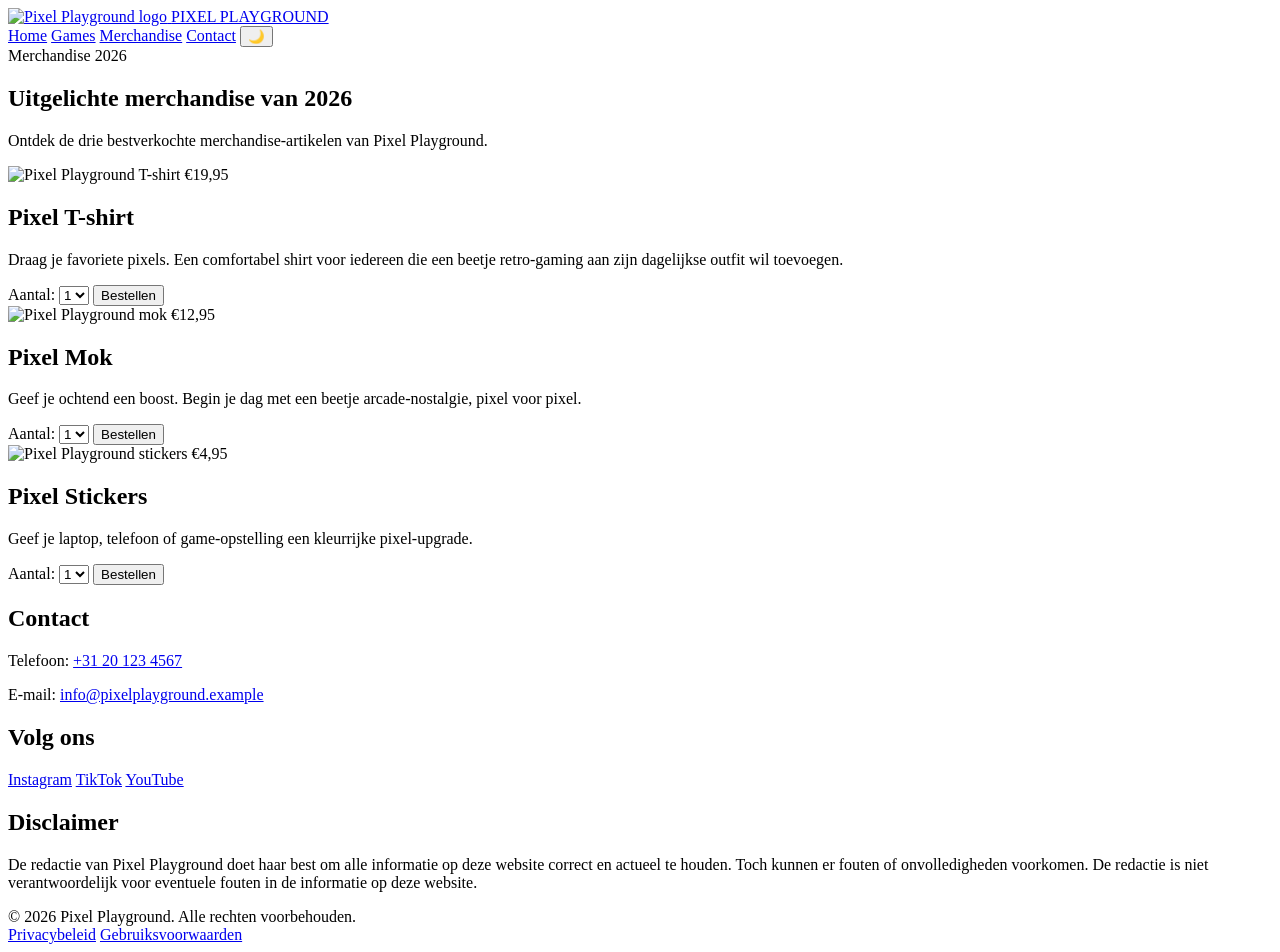
==== merch.html @ e5dbc1b0 "Create merch.html" ====
<!DOCTYPE html>
<html lang="nl">

<head>
    <meta charset="UTF-8">
    <meta name="viewport" content="width=device-width, initial-scale=1.0">

    <meta name="author" content="Jamie Hoitingh">
    <meta name="keywords" content="HTML, CSS">
    <meta name="description" content="Ontdek de merchandise van Pixel Playground.">

    <title>Merchandise - Pixel Playground</title>

    <link rel="stylesheet" href="style.css">
    <script src="script.js"></script>
</head>

<body>

    <!-- Navigatiebalk -->
    <header class="site-header">
        <nav class="navbar" aria-label="Hoofdnavigatie">

            <!-- Logo en bedrijfsnaam -->
            <a class="brand" href="index.html">
                <img src="afbeeldingen/logo.png" alt="Pixel Playground logo">
                <span>PIXEL PLAYGROUND</span>
            </a>

            <!-- Navigatielinks -->
            <div class="nav-links">
                <a href="index.html">Home</a>
                <a href="games.html">Games</a>
                <a href="merch.html">Merchandise</a>
                <a class="nav-contact" href="contact.html">Contact</a>
                <button type="button" id="theme-toggle" class="theme-toggle" aria-label="Schakel naar dark mode" aria-pressed="false">🌙</button>
            </div>

        </nav>
    </header>

    <!-- Hoofdinhoud -->
    <main>

        <!-- Introductie -->
        <section class="intro">
            <span class="Titel">Merchandise 2026</span>
            <h1>Uitgelichte merchandise van 2026</h1>
            <p>Ontdek de drie bestverkochte merchandise-artikelen van Pixel Playground.</p>
        </section>

        <!-- Merchandise producten -->
        <section class="cards" aria-label="Merchandise producten">

            <!-- Product 1 -->
            <article class="card">

                <div class="card-image image-yellow">
                    <img src="afbeeldingen/merch/shirt.png"
                         alt="Pixel Playground T-shirt">

                    <span class="merch-price">€19,95</span>
                </div>

                <div class="card-content">
                    <h2>Pixel T-shirt</h2>
                    <p>Draag je favoriete pixels. Een comfortabel shirt voor iedereen die een beetje retro-gaming aan zijn dagelijkse outfit wil toevoegen.</p>

                    <label for="aantal-tshirt">Aantal:</label>
                    <select id="aantal-tshirt" name="aantal-tshirt">
                        <option value="1">1</option>
                        <option value="2">2</option>
                        <option value="3">3</option>
                        <option value="4">4</option>
                        <option value="5">5</option>
                    </select>

                    <button type="button">Bestellen</button>
                </div>

            </article>

            <!-- Product 2 -->
            <article class="card">

                <div class="card-image image-turquoise">
                    <img src="afbeeldingen/merch/mok.png"
                         alt="Pixel Playground mok">

                    <span class="merch-price">€12,95</span>
                </div>

                <div class="card-content">
                    <h2>Pixel Mok</h2>
                    <p>Geef je ochtend een boost. Begin je dag met een beetje arcade-nostalgie, pixel voor pixel.</p>

                    <label for="aantal-mok">Aantal:</label>
                    <select id="aantal-mok" name="aantal-mok">
                        <option value="1">1</option>
                        <option value="2">2</option>
                        <option value="3">3</option>
                        <option value="4">4</option>
                        <option value="5">5</option>
                    </select>

                    <button type="button">Bestellen</button>
                </div>

            </article>

            <!-- Product 3 -->
            <article class="card">

                <div class="card-image image-orange">
                    <img src="afbeeldingen/merch/stickers.png"
                         alt="Pixel Playground stickers">

                    <span class="merch-price">€4,95</span>
                </div>

                <div class="card-content">
                    <h2>Pixel Stickers</h2>
                    <p>Geef je laptop, telefoon of game-opstelling een kleurrijke pixel-upgrade.</p>

                    <label for="aantal-stickers">Aantal:</label>
                    <select id="aantal-stickers" name="aantal-stickers">
                        <option value="1">1</option>
                        <option value="2">2</option>
                        <option value="3">3</option>
                        <option value="4">4</option>
                        <option value="5">5</option>
                    </select>

                    <button type="button">Bestellen</button>
                </div>

            </article>

        </section>

    </main>

    <!-- Voettekst -->
    <footer class="site-footer" id="contact">

        <div class="footer-content">

            <!-- Contactgegevens -->
            <div class="footer-contact">
                <h2>Contact</h2>
                <p>Telefoon: <a href="tel:[telefoonnummer]">+31 20 123 4567</a></p>
                <p>E-mail: <a href="mailto:[e-mailadres]">info@pixelplayground.example</a></p>
            </div>

            <!-- Social media -->
            <div class="footer-social">
                <h2>Volg ons</h2>
                <a href="error.html" aria-label="Instagram">Instagram</a>
                <a href="error.html" aria-label="TikTok">TikTok</a>
                <a href="error.html" aria-label="YouTube">YouTube</a>
            </div>

            <!-- Disclaimer -->
            <div class="footer-disclaimer">
                <h2>Disclaimer</h2>
                <p>De redactie van Pixel Playground doet haar best om alle informatie op deze website correct en actueel te houden. Toch kunnen er fouten of onvolledigheden voorkomen. De redactie is niet verantwoordelijk voor eventuele fouten in de informatie op deze website.</p>
            </div>

        </div>

        <div class="footer-bottom">
            <span class="copyright">
                © 2026 Pixel Playground. Alle rechten voorbehouden.
            </span>

            <div class="legal-links">
                <a href="error.html">Privacybeleid</a>
                <a href="error.html">Gebruiksvoorwaarden</a>
            </div>
        </div>

    </footer>

</body>

</html>
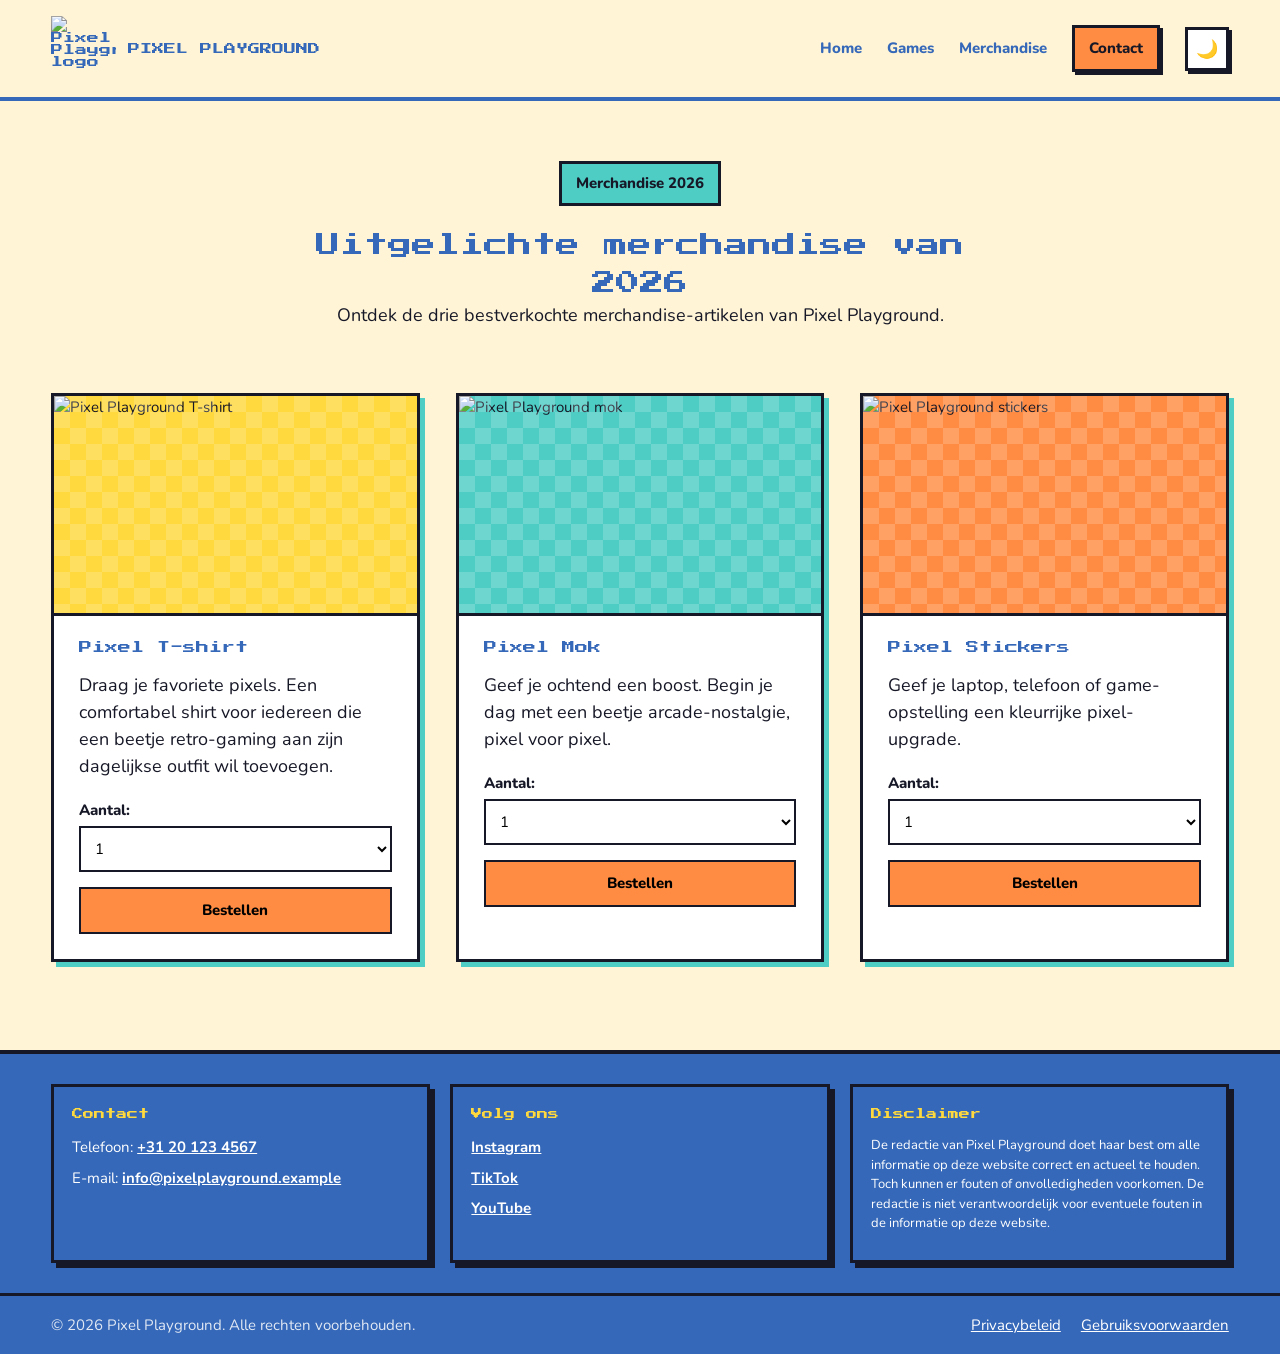
==== commit 3145fa40: "Add files via upload" ====
--- a/merch.html
+++ b/merch.html
@@ -183,4 +183,4 @@
 
 </body>
 
-</html>
+</html>
--- a/style.css
+++ b/style.css
@@ -0,0 +1,890 @@
+@import url('https://fonts.googleapis.com/css2?family=Nunito:wght@400;600;700;800&family=Press+Start+2P&display=swap');
+
+:root {
+    --cream: #FFF4D6;
+    --orange: #FF8C42;
+    --yellow: #FFD93D;
+    --turquoise: #4ECDC4;
+    --blue: #3568B8;
+    --ink: #171827;
+    --white: #FFFFFF;
+}
+
+* {
+    box-sizing: border-box;
+    margin: 0;
+    padding: 0;
+}
+
+body {
+    min-height: 100vh;
+    display: flex;
+    flex-direction: column;
+    background: var(--cream);
+    color: var(--ink);
+    font-family: 'Nunito', sans-serif;
+    font-size: 15px;
+    line-height: 1.5;
+}
+
+a {
+    color: inherit;
+}
+
+/* Navigatie */
+.site-header {
+    border-bottom: 4px solid var(--blue);
+}
+
+.navbar {
+    max-width: 1440px;
+    margin: auto;
+    padding: 16px 4%;
+    display: flex;
+    align-items: center;
+    justify-content: space-between;
+}
+
+.brand {
+    display: flex;
+    align-items: center;
+    gap: 12px;
+    color: var(--blue);
+    font: 12px 'Press Start 2P', cursive;
+    text-decoration: none;
+}
+
+.brand img {
+    width: 65px;
+    height: 65px;
+    object-fit: contain;
+}
+
+.nav-links {
+    display: flex;
+    align-items: center;
+    gap: 25px;
+}
+
+.nav-links a {
+    color: var(--blue);
+    font-weight: 800;
+    text-decoration: none;
+}
+
+.nav-links a:hover {
+    color: var(--ink);
+}
+
+.nav-links .nav-contact {
+    padding: 9px 14px;
+    background: var(--orange);
+    color: var(--ink);
+    border: 3px solid var(--ink);
+    box-shadow: 3px 3px var(--ink);
+}
+
+/* Algemene inhoud */
+main {
+    flex: 1;
+    width: 100%;
+    max-width: 1440px;
+    margin: auto;
+    padding: 60px 4% 88px;
+}
+
+.intro {
+    max-width: 760px;
+    margin: 0 auto 64px;
+    text-align: center;
+}
+
+.Titel {
+    display: inline-block;
+    padding: 8px 14px;
+    margin-bottom: 20px;
+    background: var(--turquoise);
+    border: 3px solid var(--ink);
+    font-weight: 800;
+}
+
+h1 {
+    margin: 56px 0 44px;
+    color: var(--blue);
+    font: 24px/1.6 'Press Start 2P', cursive;
+    text-align: center;
+}
+
+.intro h1 {
+    margin: 0;
+}
+
+.intro p {
+    font-size: 18px;
+}
+
+/* Merchandise */
+.cards {
+    display: flex;
+    justify-content: center;
+    gap: 36px;
+    width: 100%;
+}
+
+.cards .card {
+    display: flex;
+    flex: 1;
+    flex-direction: column;
+    min-width: 0;
+    background: var(--white);
+    border: 3px solid var(--ink);
+    box-shadow: 5px 5px 0 var(--turquoise);
+    transition: transform 0.2s;
+}
+
+.cards .card:hover {
+    transform: translateY(-3px);
+}
+
+.cards .card-image {
+    position: relative;
+    height: 220px;
+    display: flex;
+    justify-content: center;
+    align-items: center;
+    overflow: hidden;
+    border-bottom: 3px solid var(--ink);
+}
+
+.cards .card-image img {
+    width: 100%;
+    height: 100%;
+    object-fit: contain;
+}
+
+.image-yellow {
+    background: var(--yellow);
+}
+
+.image-turquoise {
+    background: var(--turquoise);
+}
+
+.image-orange {
+    background: var(--orange);
+}
+
+.cards .card-content {
+    display: flex;
+    flex: 1;
+    flex-direction: column;
+    padding: 20px 25px 25px;
+}
+
+.cards .card h2,
+.games-grid .card h2 {
+    color: var(--blue);
+    font: 13px/1.8 'Press Start 2P', cursive;
+}
+
+.cards .card h2 {
+    margin-bottom: 12px;
+}
+
+.cards .card p {
+    margin-bottom: 4px;
+    font-size: 18px;
+}
+
+.cards .card-content a {
+    margin-top: 16px;
+    color: var(--blue);
+    font-size: 18px;
+    font-weight: 800;
+}
+
+/* Prijs en bestelknop */
+.cards .card-image .merch-price {
+    position: absolute;
+    z-index: 2;
+    left: 50%;
+    bottom: 18px;
+    padding: 12px 16px;
+    background: var(--yellow);
+    color: var(--ink);
+    border: 3px solid var(--ink);
+    box-shadow: 4px 4px var(--ink);
+    font: 10px 'Press Start 2P', cursive;
+    opacity: 0;
+    transform: translate(-50%, 10px);
+    transition: 0.2s;
+}
+
+.cards .card:has(.image-turquoise) .merch-price {
+    background: var(--turquoise);
+}
+
+.cards .card:has(.image-orange) .merch-price {
+    background: var(--orange);
+}
+
+.cards .card-image:hover .merch-price {
+    opacity: 1;
+    transform: translate(-50%, 0);
+}
+
+@media (hover: none) {
+    .cards .card-image .merch-price {
+        opacity: 1;
+        transform: translate(-50%, 0);
+    }
+}
+
+.cards .card-content label {
+    margin: 15px 0 5px;
+    font-weight: 800;
+}
+
+.cards .card-content select,
+.cards .card-content button {
+    width: 100%;
+    padding: 10px;
+    border: 2px solid var(--ink);
+    font: inherit;
+}
+
+.cards .card-content select {
+    margin-bottom: 15px;
+    background: var(--white);
+}
+
+.cards .card-content button {
+    background: var(--orange);
+    font-weight: 800;
+    cursor: pointer;
+}
+
+.cards .card-content button:hover {
+    background: var(--yellow);
+}
+
+/* Games */
+.games-grid {
+    display: grid;
+    grid-template-columns: repeat(3, minmax(0, 1fr));
+    gap: 42px;
+    max-width: 1100px;
+    width: 100%;
+    margin: auto;
+}
+
+.games-grid .card {
+    display: flex;
+    flex-direction: column;
+    min-height: 275px;
+    overflow: hidden;
+    background: var(--white);
+    border: 3px solid var(--ink);
+    box-shadow: 5px 5px 0 var(--turquoise);
+    transition: transform 0.2s, box-shadow 0.2s;
+}
+
+.games-grid .card:hover {
+    transform: translateY(-3px);
+    box-shadow: 7px 7px 0 var(--turquoise);
+}
+
+/* Game-afbeeldingen */
+.games-grid .thumb {
+    display: block;
+    width: 100%;
+    aspect-ratio: 16 / 9;
+    overflow: hidden;
+    background: transparent;
+    border-bottom: 3px solid var(--ink);
+}
+
+.games-grid .thumb img {
+    display: block;
+    width: 100%;
+    height: 100%;
+    object-fit: cover;
+    object-position: center;
+    transition: transform 0.3s ease;
+}
+
+.games-grid .card:hover .thumb img {
+    transform: scale(1.04);
+}
+
+/* Game-informatie */
+.games-grid .card-content {
+    flex: 1;
+    padding: 20px;
+    background: var(--white);
+}
+
+.games-grid .card h2 {
+    margin: 0;
+    color: var(--blue);
+    font: 13px/1.8 'Press Start 2P', cursive;
+}
+
+.games-grid .card p {
+    margin: 16px 0 0;
+}
+
+/* Tablet */
+@media (max-width: 900px) {
+    .games-grid {
+        grid-template-columns: repeat(2, minmax(0, 1fr));
+    }
+}
+
+/* Mobiel */
+@media (max-width: 600px) {
+    .games-grid {
+        grid-template-columns: 1fr;
+        gap: 30px;
+    }
+}
+
+/* Footer */
+.site-footer {
+    background: var(--blue);
+    color: var(--white);
+    border-top: 4px solid var(--ink);
+}
+
+.footer-content {
+    max-width: 1440px;
+    margin: auto;
+    padding: 30px 4%;
+    display: grid;
+    grid-template-columns: repeat(3, 1fr);
+    gap: 20px;
+}
+
+.footer-contact,
+.footer-social,
+.footer-disclaimer {
+    padding: 18px;
+    border: 3px solid var(--ink);
+    box-shadow: 5px 5px 0 var(--ink);
+}
+
+.footer-content h2 {
+    margin-bottom: 12px;
+    color: var(--yellow);
+    font: 11px/1.8 'Press Start 2P', cursive;
+}
+
+.footer-content p {
+    margin-bottom: 8px;
+}
+
+.footer-content a {
+    color: var(--white);
+    font-weight: 700;
+}
+
+.footer-content a:hover {
+    color: var(--yellow);
+}
+
+.footer-social a {
+    display: block;
+    margin-bottom: 8px;
+}
+
+.footer-disclaimer p {
+    font-size: 13px;
+}
+
+.footer-bottom {
+    max-width: 1440px;
+    margin: auto;
+    padding: 18px 4%;
+    border-top: 3px solid var(--ink);
+    display: flex;
+    justify-content: space-between;
+    align-items: center;
+    gap: 20px;
+}
+
+.footer-top {
+    max-width: 1440px;
+    margin: auto;
+    padding: 28px 4%;
+    display: flex;
+    justify-content: space-between;
+    align-items: center;
+    gap: 20px;
+}
+
+.legal-links {
+    display: flex;
+    gap: 20px;
+}
+
+.site-footer a {
+    color: var(--white);
+}
+
+.copyright {
+    opacity: 0.85;
+}
+
+/* 404-pagina */
+.error-page {
+    min-height: 80vh;
+    display: flex;
+    justify-content: center;
+    align-items: center;
+    padding: 40px 20px;
+    text-align: center;
+}
+
+.error-content {
+    max-width: 600px;
+    padding: 40px;
+    background: var(--turquoise);
+    border: 4px solid var(--ink);
+    box-shadow: 8px 8px var(--ink);
+}
+
+.error-content h1 {
+    margin: 0 0 25px;
+    color: var(--orange);
+    font: 48px 'Press Start 2P', cursive;
+    text-shadow: 4px 4px var(--ink);
+}
+
+.error-content h2 {
+    margin-bottom: 20px;
+    font: 20px 'Press Start 2P', cursive;
+}
+
+.error-content p {
+    margin-bottom: 15px;
+}
+
+.home-button {
+    display: inline-block;
+    margin-top: 20px;
+    padding: 15px 20px;
+    background: var(--yellow);
+    border: 3px solid var(--ink);
+    box-shadow: 4px 4px var(--ink);
+    color: var(--ink);
+    font: 10px 'Press Start 2P', cursive;
+    text-decoration: none;
+}
+
+.home-button:hover {
+    transform: translate(3px, 3px);
+    box-shadow: 1px 1px var(--ink);
+}
+
+/* Pixel-effect op merchandise-afbeeldingen */
+.cards .card-image::after {
+    content: "";
+    position: absolute;
+    inset: 0;
+    pointer-events: none;
+    opacity: 0.18;
+    background-image:
+        linear-gradient(45deg, white 25%, transparent 25%, transparent 75%, white 75%),
+        linear-gradient(45deg, white 25%, transparent 25%, transparent 75%, white 75%);
+    background-position: 0 0, 16px 16px;
+    background-size: 32px 32px;
+}
+
+/* Tablet */
+@media (max-width: 900px) {
+    .cards {
+        flex-wrap: wrap;
+        gap: 30px;
+    }
+
+    .cards .card {
+        flex: 1 1 calc(50% - 15px);
+    }
+
+    .games-grid {
+        grid-template-columns: repeat(2, minmax(0, 1fr));
+    }
+
+    .navbar {
+        flex-wrap: wrap;
+        gap: 15px;
+    }
+}
+
+/* Kleine tablets en mobiel */
+@media (max-width: 750px) {
+    .footer-content {
+        grid-template-columns: 1fr;
+    }
+
+    .footer-bottom {
+        flex-direction: column;
+        text-align: center;
+    }
+}
+
+/* Mobiel */
+@media (max-width: 600px) {
+    .cards,
+    .navbar {
+        flex-direction: column;
+    }
+
+    .cards .card {
+        width: 100%;
+    }
+
+    .games-grid {
+        grid-template-columns: 1fr;
+        gap: 30px;
+    }
+
+    .nav-links,
+    .legal-links {
+        flex-wrap: wrap;
+        justify-content: center;
+        gap: 15px;
+    }
+
+    .intro h1 {
+        font-size: 16px;
+    }
+
+    .intro p {
+        font-size: 15px;
+    }
+
+    main {
+        padding: 30px 20px 40px;
+    }
+
+    h1 {
+        font-size: 18px;
+        margin: 35px 0;
+    }
+
+    .footer-top {
+        flex-direction: column;
+        text-align: center;
+    }
+
+    .error-content h1 {
+        font-size: 38px;
+    }
+
+    .error-content h2 {
+        font-size: 15px;
+    }
+}
+
+/* Actieve link in de navigatie */
+.nav-links a.active {
+    padding-bottom: 2px;
+    border-bottom: 4px solid var(--yellow);
+}
+
+/* Homepagina */
+.home {
+    text-align: center;
+}
+
+.hero {
+    display: flex;
+    flex-direction: column;
+    align-items: center;
+    margin-bottom: 70px;
+}
+
+.tag-badge {
+    display: inline-block;
+    padding: 10px 20px;
+    margin-bottom: 40px;
+    background: var(--turquoise);
+    border: 3px solid var(--ink);
+    font-size: 18px;
+    font-weight: 800;
+}
+
+.hero-title {
+    max-width: 900px;
+    margin: 0 0 40px;
+    font-size: 36px;
+    line-height: 1.6;
+}
+
+.hero-subtitle {
+    max-width: 720px;
+    margin-bottom: 40px;
+    font-size: 18px;
+    line-height: 1.8;
+}
+
+.cta-buttons {
+    display: flex;
+    flex-wrap: wrap;
+    justify-content: center;
+    gap: 20px;
+}
+
+.btn {
+    display: inline-block;
+    padding: 16px 28px;
+    border: 3px solid var(--ink);
+    box-shadow: 4px 4px var(--ink);
+    color: var(--ink);
+    font-size: 18px;
+    font-weight: 800;
+    text-decoration: none;
+    transition: transform 0.2s, box-shadow 0.2s;
+}
+
+.btn:hover {
+    transform: translate(3px, 3px);
+    box-shadow: 1px 1px var(--ink);
+}
+
+.btn-primary { background: var(--orange); }
+.btn-secondary { background: var(--white); }
+
+.display-box {
+    display: flex;
+    flex-direction: column;
+    align-items: center;
+    max-width: 1100px;
+    margin: 0 auto;
+    padding: 40px 30px 50px;
+    background: #C0CBE2;
+    border: 3px solid var(--ink);
+    box-shadow: 10px 10px 0 var(--yellow);
+}
+
+.box-title {
+    margin-bottom: 30px;
+    color: var(--blue);
+    font: 16px/1.6 'Press Start 2P', cursive;
+}
+
+.display-box .games-grid {
+    grid-template-columns: repeat(3, minmax(0, 1fr));
+    gap: 30px;
+}
+
+.display-box .games-grid .card {
+    min-height: 0;
+    text-align: left;
+}
+
+@media (max-width: 900px) {
+    .display-box .games-grid {
+        grid-template-columns: 1fr;
+        max-width: 400px;
+    }
+}
+
+@media (max-width: 600px) {
+    .hero-title { font-size: 20px; }
+    .hero-subtitle { font-size: 15px; }
+    .display-box { padding: 30px 20px; }
+    .box-title { font-size: 12px; }
+}
+
+/* Game-foto's: altijd de volle breedte van het kader */
+.games-grid .card .thumb {
+    display: block;
+    width: 100%;
+    height: auto;
+    aspect-ratio: 16 / 9;
+    overflow: hidden;
+    background: none;
+}
+
+.games-grid .card .thumb img {
+    display: block;
+    width: 100%;
+    height: 100%;
+    object-fit: cover;
+    object-position: center;
+}
+
+
+/* Contactpagina */
+.contact-page h1 {
+    margin: 0 0 50px;
+    font-size: 32px;
+}
+
+.contact-form {
+    max-width: 640px;
+    margin: 0 auto;
+}
+
+.form-group {
+    display: flex;
+    flex-direction: column;
+    margin-bottom: 30px;
+}
+
+.form-group label {
+    margin-bottom: 12px;
+    font-size: 18px;
+    font-weight: 800;
+}
+
+.form-group input,
+.form-group textarea {
+    width: 100%;
+    padding: 16px;
+    background: var(--white);
+    color: var(--ink);
+    border: 3px solid var(--ink);
+    border-radius: 0;
+    font: inherit;
+    font-size: 18px;
+}
+
+.form-group textarea {
+    min-height: 280px;
+    resize: vertical;
+}
+
+.form-group input:focus,
+.form-group textarea:focus {
+    outline: none;
+    box-shadow: 4px 4px 0 var(--turquoise);
+}
+
+.form-button {
+    width: 100%;
+    padding: 18px;
+    margin-top: 10px;
+    background: var(--orange);
+    color: var(--ink);
+    border: 3px solid var(--ink);
+    box-shadow: 5px 5px 0 var(--ink);
+    font: inherit;
+    font-size: 20px;
+    font-weight: 800;
+    cursor: pointer;
+    transition: transform 0.2s, box-shadow 0.2s;
+}
+
+.form-button:hover {
+    background: var(--yellow);
+    transform: translate(3px, 3px);
+    box-shadow: 2px 2px 0 var(--ink);
+}
+
+@media (max-width: 600px) {
+    .contact-page h1 { font-size: 22px; margin-bottom: 30px; }
+    .form-group input,
+    .form-group textarea { font-size: 16px; }
+}
+
+
+/* Dark mode-knop */
+:root {
+    --on-accent: #171827;
+}
+
+.theme-toggle {
+    width: 44px;
+    height: 44px;
+    background: var(--white);
+    color: var(--ink);
+    border: 3px solid var(--ink);
+    box-shadow: 3px 3px var(--ink);
+    font-size: 18px;
+    line-height: 1;
+    cursor: pointer;
+    transition: transform 0.2s, box-shadow 0.2s;
+}
+
+.theme-toggle:hover {
+    transform: translate(2px, 2px);
+    box-shadow: 1px 1px var(--ink);
+}
+
+/* Dark mode */
+[data-theme="dark"] {
+    color-scheme: dark;
+    --cream: #151728;
+    --white: #23263F;
+    --ink: #F3EEDC;
+    --blue: #7FA8F0;
+}
+
+/* Tekst op felle kleurvlakken blijft donker */
+[data-theme="dark"] .nav-links .nav-contact,
+[data-theme="dark"] .Titel,
+[data-theme="dark"] .tag-badge,
+[data-theme="dark"] .btn-primary,
+[data-theme="dark"] .cards .card-image .merch-price,
+[data-theme="dark"] .cards .card-content button,
+[data-theme="dark"] .home-button,
+[data-theme="dark"] .form-button,
+[data-theme="dark"] .error-content {
+    color: var(--on-accent);
+}
+
+[data-theme="dark"] .cards .card-content button:hover,
+[data-theme="dark"] .form-button:hover {
+    color: var(--on-accent);
+}
+
+[data-theme="dark"] .error-content h1 {
+    color: var(--orange);
+    text-shadow: 4px 4px #171827;
+}
+
+[data-theme="dark"] .error-content,
+[data-theme="dark"] .home-button {
+    border-color: #171827;
+}
+
+/* Thuispagina */
+[data-theme="dark"] .display-box {
+    background: #20264A;
+}
+
+/* Footer blijft blauw, met witte tekst */
+[data-theme="dark"] .site-footer {
+    background: #1B2F5E;
+    color: #FFFFFF;
+    border-top-color: #0D1020;
+}
+
+[data-theme="dark"] .site-footer a,
+[data-theme="dark"] .footer-content a {
+    color: #FFFFFF;
+}
+
+[data-theme="dark"] .site-footer a:hover,
+[data-theme="dark"] .footer-content a:hover {
+    color: var(--yellow);
+}
+
+[data-theme="dark"] .footer-contact,
+[data-theme="dark"] .footer-social,
+[data-theme="dark"] .footer-disclaimer {
+    border-color: #0D1020;
+    box-shadow: 5px 5px 0 #0D1020;
+}
+
+[data-theme="dark"] .footer-bottom {
+    border-top-color: #0D1020;
+}
+
+@media (max-width: 600px) {
+    .theme-toggle { width: 40px; height: 40px; }
+}
+
